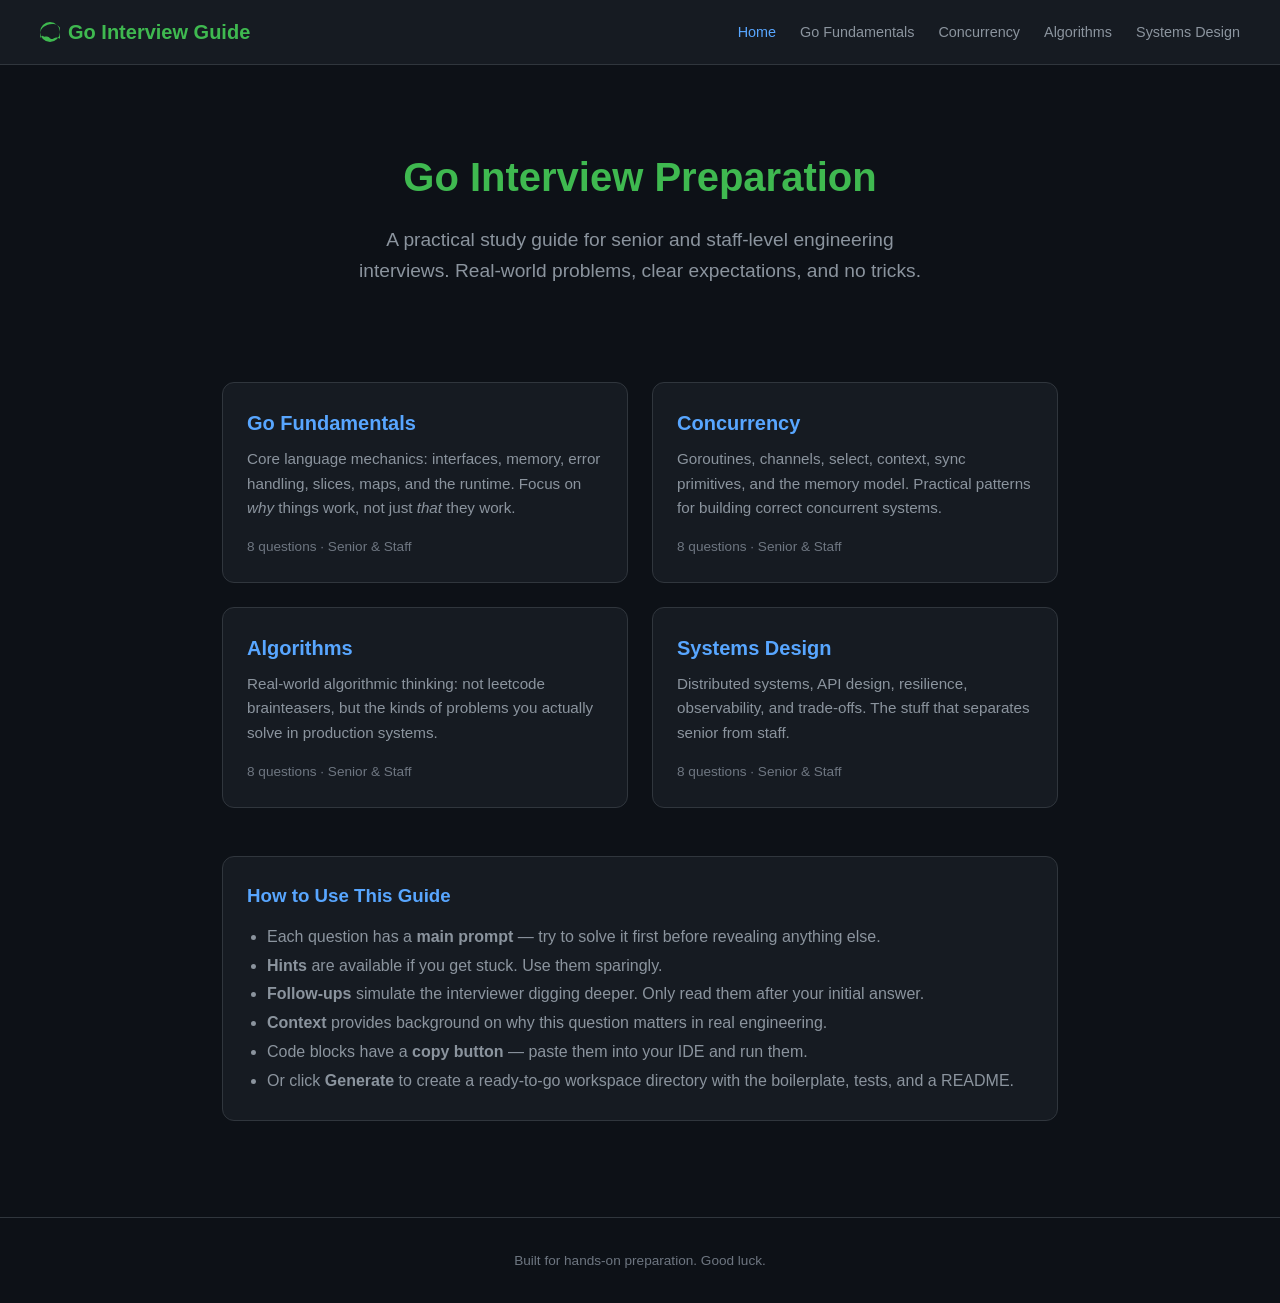
==== go-interview-guide/index.html @ 75d3f21a "init" ====
<!DOCTYPE html>
<html lang="en">
<head>
  <meta charset="UTF-8">
  <meta name="viewport" content="width=device-width, initial-scale=1.0">
  <title>Go Interview Guide - Senior & Staff Level</title>
  <link rel="stylesheet" href="style.css">
  <script src="script.js" defer></script>
</head>
<body>
  <header class="site-header">
    <div class="header-content">
      <a href="index.html" class="site-title">
        <svg width="20" height="20" viewBox="0 0 16 16" fill="currentColor">
          <path d="M8 0a8 8 0 1 1 0 16A8 8 0 0 1 8 0ZM1.612 10.867c.763.813 2.014 1.144 2.984.816.23-.086.48-.126.73-.126.67 0 1.34.24 1.86.69.12.1.24.22.36.35.72.87 1.88 1.22 2.92.84.28-.1.56-.26.82-.46.72-.57 1.68-.78 2.58-.54.62.16 1.2.52 1.62 1.03a6.96 6.96 0 0 0 1.62-5.05c0-2.12-.94-4.02-2.42-5.29a6.96 6.96 0 0 0-3.71-1.56c-.42-.04-.84-.06-1.26-.06-2.48 0-4.8.84-6.64 2.26-.28.22-.54.46-.8.72-.46.46-.88.98-1.24 1.54-.46.72-.8 1.52-1.02 2.36-.1.42-.16.86-.16 1.3 0 1.12.3 2.18.82 3.1z"/>
        </svg>
        Go Interview Guide
      </a>
      <nav>
        <ul class="nav-links">
          <li><a href="index.html">Home</a></li>
          <li><a href="go-fundamentals.html">Go Fundamentals</a></li>
          <li><a href="concurrency.html">Concurrency</a></li>
          <li><a href="algorithms.html">Algorithms</a></li>
          <li><a href="systems-design.html">Systems Design</a></li>
        </ul>
      </nav>
    </div>
  </header>

  <main class="container">
    <div class="hero">
      <h1>Go Interview Preparation</h1>
      <p>A practical study guide for senior and staff-level engineering interviews. Real-world problems, clear expectations, and no tricks.</p>
    </div>

    <div class="card-grid">
      <a href="go-fundamentals.html" class="card">
        <h2>Go Fundamentals</h2>
        <p>Core language mechanics: interfaces, memory, error handling, slices, maps, and the runtime. Focus on <em>why</em> things work, not just <em>that</em> they work.</p>
        <div class="card-meta">8 questions &middot; Senior & Staff</div>
      </a>

      <a href="concurrency.html" class="card">
        <h2>Concurrency</h2>
        <p>Goroutines, channels, select, context, sync primitives, and the memory model. Practical patterns for building correct concurrent systems.</p>
        <div class="card-meta">8 questions &middot; Senior & Staff</div>
      </a>

      <a href="algorithms.html" class="card">
        <h2>Algorithms</h2>
        <p>Real-world algorithmic thinking: not leetcode brainteasers, but the kinds of problems you actually solve in production systems.</p>
        <div class="card-meta">8 questions &middot; Senior & Staff</div>
      </a>

      <a href="systems-design.html" class="card">
        <h2>Systems Design</h2>
        <p>Distributed systems, API design, resilience, observability, and trade-offs. The stuff that separates senior from staff.</p>
        <div class="card-meta">8 questions &middot; Senior & Staff</div>
      </a>
    </div>

    <div style="margin-top: 3rem; padding: 1.5rem; background-color: var(--bg-secondary); border-radius: var(--radius-lg); border: 1px solid var(--border-color);">
      <h3 style="color: var(--accent-blue); margin-bottom: 0.75rem;">How to Use This Guide</h3>
      <ul style="color: var(--text-secondary); margin-left: 1.25rem; line-height: 1.8;">
        <li>Each question has a <strong>main prompt</strong> — try to solve it first before revealing anything else.</li>
        <li><strong>Hints</strong> are available if you get stuck. Use them sparingly.</li>
        <li><strong>Follow-ups</strong> simulate the interviewer digging deeper. Only read them after your initial answer.</li>
        <li><strong>Context</strong> provides background on why this question matters in real engineering.</li>
        <li>Code blocks have a <strong>copy button</strong> — paste them into your IDE and run them.</li>
        <li>Or click <strong>Generate</strong> to create a ready-to-go workspace directory with the boilerplate, tests, and a README.</li>
      </ul>
    </div>
  </main>

  <footer class="site-footer">
    <p>Built for hands-on preparation. Good luck.</p>
  </footer>
</body>
</html>
---- go-interview-guide/style.css ----
/* Go Interview Guide - Shared Styles */

:root {
  --bg-primary: #0d1117;
  --bg-secondary: #161b22;
  --bg-tertiary: #21262d;
  --border-color: #30363d;
  --text-primary: #c9d1d9;
  --text-secondary: #8b949e;
  --text-muted: #6e7681;
  --accent-blue: #58a6ff;
  --accent-green: #3fb950;
  --accent-yellow: #d29922;
  --accent-red: #f85149;
  --accent-purple: #a371f7;
  --code-bg: #1e1e1e;
  --font-sans: -apple-system, BlinkMacSystemFont, "Segoe UI", Roboto, Oxygen, Ubuntu, sans-serif;
  --font-mono: "SF Mono", "Fira Code", "Consolas", "Monaco", "Cascadia Code", monospace;
  --shadow-sm: 0 1px 2px rgba(0,0,0,0.3);
  --shadow-md: 0 4px 6px rgba(0,0,0,0.4);
  --shadow-lg: 0 10px 15px rgba(0,0,0,0.5);
  --radius-sm: 6px;
  --radius-md: 8px;
  --radius-lg: 12px;
}

* { box-sizing: border-box; margin: 0; padding: 0; }
html { scroll-behavior: smooth; }
body {
  font-family: var(--font-sans);
  background-color: var(--bg-primary);
  color: var(--text-primary);
  line-height: 1.6;
  -webkit-font-smoothing: antialiased;
}

/* Header */
.site-header {
  background-color: var(--bg-secondary);
  border-bottom: 1px solid var(--border-color);
  padding: 1rem 2rem;
  position: sticky;
  top: 0;
  z-index: 100;
  backdrop-filter: blur(10px);
}
.header-content {
  max-width: 1200px;
  margin: 0 auto;
  display: flex;
  justify-content: space-between;
  align-items: center;
  flex-wrap: wrap;
  gap: 1rem;
}
.site-title {
  font-size: 1.25rem;
  font-weight: 700;
  color: var(--accent-green);
  text-decoration: none;
  display: flex;
  align-items: center;
  gap: 0.5rem;
}
.site-title:hover { color: var(--accent-blue); }
.nav-links {
  display: flex;
  gap: 1.5rem;
  list-style: none;
  flex-wrap: wrap;
}
.nav-links a {
  color: var(--text-secondary);
  text-decoration: none;
  font-size: 0.9rem;
  font-weight: 500;
  transition: color 0.2s;
  padding: 0.25rem 0;
}
.nav-links a:hover, .nav-links a.active { color: var(--accent-blue); }

/* Main */
.container {
  max-width: 900px;
  margin: 0 auto;
  padding: 2rem;
}
.section-header {
  margin-bottom: 2.5rem;
  padding-bottom: 1.5rem;
  border-bottom: 1px solid var(--border-color);
}
.section-header h1 {
  font-size: 2rem;
  font-weight: 700;
  margin-bottom: 0.5rem;
  color: var(--text-primary);
}
.section-header p {
  color: var(--text-secondary);
  font-size: 1.1rem;
  max-width: 700px;
}

/* Hero */
.hero { text-align: center; padding: 3rem 0 2rem; }
.hero h1 { font-size: 2.5rem; margin-bottom: 1rem; color: var(--accent-green); }
.hero p { font-size: 1.2rem; color: var(--text-secondary); max-width: 600px; margin: 0 auto 2rem; }

/* Cards */
.card-grid {
  display: grid;
  grid-template-columns: repeat(auto-fit, minmax(280px, 1fr));
  gap: 1.5rem;
  margin-top: 2rem;
}
.card {
  background-color: var(--bg-secondary);
  border: 1px solid var(--border-color);
  border-radius: var(--radius-lg);
  padding: 1.5rem;
  transition: transform 0.2s, box-shadow 0.2s, border-color 0.2s;
  text-decoration: none;
  color: inherit;
}
.card:hover {
  transform: translateY(-2px);
  box-shadow: var(--shadow-lg);
  border-color: var(--accent-blue);
}
.card h2 { font-size: 1.25rem; margin-bottom: 0.5rem; color: var(--accent-blue); }
.card p { color: var(--text-secondary); font-size: 0.95rem; }
.card .card-meta { margin-top: 1rem; font-size: 0.85rem; color: var(--text-muted); }

/* Question Cards */
.question-card {
  background-color: var(--bg-secondary);
  border: 1px solid var(--border-color);
  border-radius: var(--radius-lg);
  margin-bottom: 2rem;
  overflow: hidden;
}
.question-header {
  padding: 1.5rem 1.5rem 0;
  display: flex;
  justify-content: space-between;
  align-items: flex-start;
  gap: 1rem;
  flex-wrap: wrap;
}
.question-title { font-size: 1.15rem; font-weight: 600; color: var(--text-primary); flex: 1; }
.level-badge {
  display: inline-block;
  padding: 0.25rem 0.75rem;
  border-radius: 999px;
  font-size: 0.75rem;
  font-weight: 700;
  text-transform: uppercase;
  letter-spacing: 0.05em;
  white-space: nowrap;
}
.level-senior { background-color: rgba(88,166,255,0.15); color: var(--accent-blue); border: 1px solid rgba(88,166,255,0.3); }
.level-staff { background-color: rgba(163,113,247,0.15); color: var(--accent-purple); border: 1px solid rgba(163,113,247,0.3); }
.question-body { padding: 1rem 1.5rem 1.5rem; }
.question-body > p { margin-bottom: 1rem; color: var(--text-secondary); }
.question-body > p strong { color: var(--text-primary); }

/* Code Blocks */
.code-block-wrapper {
  position: relative;
  margin: 1rem 0;
  border-radius: var(--radius-md);
  overflow: hidden;
  background-color: var(--code-bg);
  border: 1px solid var(--border-color);
}
.code-header {
  display: flex;
  justify-content: space-between;
  align-items: center;
  padding: 0.5rem 1rem;
  background-color: var(--bg-tertiary);
  border-bottom: 1px solid var(--border-color);
}
.code-label {
  font-size: 0.8rem;
  color: var(--text-muted);
  font-weight: 500;
  text-transform: uppercase;
  letter-spacing: 0.05em;
}
.code-block-wrapper pre {
  padding: 1rem;
  overflow-x: auto;
  font-family: var(--font-mono);
  font-size: 0.85rem;
  line-height: 1.5;
  background-color: var(--code-bg);
  color: var(--text-primary);
}
.code-block-wrapper code { font-family: var(--font-mono); background: none; color: inherit; }
code {
  font-family: var(--font-mono);
  background-color: var(--bg-tertiary);
  padding: 0.15rem 0.4rem;
  border-radius: 4px;
  font-size: 0.9em;
  color: var(--accent-yellow);
}

/* Copy Button */
.copy-btn {
  background-color: var(--bg-tertiary);
  color: var(--text-secondary);
  border: 1px solid var(--border-color);
  border-radius: var(--radius-sm);
  padding: 0.35rem 0.75rem;
  font-size: 0.8rem;
  cursor: pointer;
  transition: all 0.2s;
  display: flex;
  align-items: center;
  gap: 0.35rem;
  font-family: var(--font-sans);
}
.copy-btn:hover { background-color: var(--border-color); color: var(--text-primary); border-color: var(--text-muted); }
.copy-btn:active { transform: scale(0.95); }
.copy-btn.copied { background-color: rgba(63,185,80,0.2); color: var(--accent-green); border-color: var(--accent-green); }

/* Toggle Sections */
.toggle-controls {
  display: flex;
  gap: 0.5rem;
  flex-wrap: wrap;
  margin-top: 1rem;
  padding-top: 1rem;
  border-top: 1px solid var(--border-color);
}
.toggle-btn {
  background-color: var(--bg-tertiary);
  color: var(--text-secondary);
  border: 1px solid var(--border-color);
  border-radius: var(--radius-sm);
  padding: 0.5rem 1rem;
  font-size: 0.85rem;
  cursor: pointer;
  transition: all 0.2s;
  font-family: var(--font-sans);
}
.toggle-btn:hover { background-color: var(--border-color); color: var(--text-primary); }
.toggle-btn.active { background-color: var(--accent-blue); color: var(--bg-primary); border-color: var(--accent-blue); font-weight: 600; }
.toggle-content {
  display: none;
  margin-top: 1rem;
  padding: 1rem;
  background-color: var(--bg-tertiary);
  border-radius: var(--radius-md);
  border-left: 3px solid var(--accent-blue);
  animation: fadeIn 0.2s ease-out;
}
.toggle-content.visible { display: block; }
.toggle-content.hint-box { border-left-color: var(--accent-yellow); }
.toggle-content.followup-box { border-left-color: var(--accent-green); }
.toggle-content.context-box { border-left-color: var(--accent-purple); }
.toggle-content h4 { font-size: 0.9rem; margin-bottom: 0.5rem; color: var(--text-primary); text-transform: uppercase; letter-spacing: 0.05em; }
.toggle-content p, .toggle-content ul { color: var(--text-secondary); font-size: 0.95rem; }
.toggle-content ul { margin-left: 1.25rem; margin-top: 0.5rem; }
.toggle-content li { margin-bottom: 0.35rem; }

@keyframes fadeIn {
  from { opacity: 0; transform: translateY(-4px); }
  to { opacity: 1; transform: translateY(0); }
}

/* Test Data */
.test-box {
  background-color: var(--bg-tertiary);
  border: 1px solid var(--border-color);
  border-radius: var(--radius-md);
  padding: 1rem;
  margin: 1rem 0;
}
.test-box h4 { font-size: 0.85rem; color: var(--text-muted); margin-bottom: 0.75rem; text-transform: uppercase; letter-spacing: 0.05em; }
.test-box pre { font-family: var(--font-mono); font-size: 0.85rem; color: var(--text-secondary); background-color: var(--bg-primary); padding: 0.75rem; border-radius: var(--radius-sm); overflow-x: auto; }

/* Tags */
.tag-list { display: flex; gap: 0.5rem; flex-wrap: wrap; margin-top: 1rem; }
.tag { background-color: var(--bg-tertiary); color: var(--text-muted); padding: 0.2rem 0.6rem; border-radius: 4px; font-size: 0.8rem; border: 1px solid var(--border-color); }

/* Footer */
.site-footer { margin-top: 4rem; padding: 2rem; border-top: 1px solid var(--border-color); text-align: center; color: var(--text-muted); font-size: 0.85rem; }

/* Responsive */
@media (max-width: 768px) {
  .container { padding: 1rem; }
  .header-content { flex-direction: column; align-items: flex-start; }
  .nav-links { gap: 1rem; }
  .hero h1 { font-size: 1.75rem; }
  .section-header h1 { font-size: 1.5rem; }
  .question-header { flex-direction: column; }
  .code-block-wrapper pre { font-size: 0.75rem; }
}

::-webkit-scrollbar { width: 10px; height: 10px; }
::-webkit-scrollbar-track { background: var(--bg-primary); }
::-webkit-scrollbar-thumb { background: var(--border-color); border-radius: 5px; }
::-webkit-scrollbar-thumb:hover { background: var(--text-muted); }
::selection { background-color: rgba(88,166,255,0.3); color: var(--text-primary); }

/* Generate Button */
.generate-btn {
  background-color: var(--bg-tertiary);
  color: var(--accent-green);
  border: 1px solid var(--border-color);
  border-radius: var(--radius-sm);
  padding: 0.35rem 0.75rem;
  font-size: 0.8rem;
  cursor: pointer;
  transition: all 0.2s;
  display: flex;
  align-items: center;
  gap: 0.35rem;
  font-family: var(--font-sans);
}
.generate-btn:hover {
  background-color: rgba(63, 185, 80, 0.15);
  border-color: var(--accent-green);
  color: var(--accent-green);
}
.generate-btn:active { transform: scale(0.95); }

/* Workspace Status */
.workspace-status {
  margin: 0.5rem 0 0.5rem;
  padding: 0.5rem 0.75rem;
  border-radius: var(--radius-sm);
  font-size: 0.85rem;
  display: none;
}
.workspace-status.created {
  display: block;
  background-color: rgba(63, 185, 80, 0.1);
  border: 1px solid rgba(63, 185, 80, 0.3);
  color: var(--accent-green);
}
.workspace-status.exists {
  display: block;
  background-color: rgba(210, 153, 34, 0.1);
  border: 1px solid rgba(210, 153, 34, 0.3);
  color: var(--accent-yellow);
}
.workspace-status.pending {
  display: block;
  background-color: rgba(88, 166, 255, 0.1);
  border: 1px solid rgba(88, 166, 255, 0.3);
  color: var(--accent-blue);
}
.workspace-status.error {
  display: block;
  background-color: rgba(248, 81, 73, 0.1);
  border: 1px solid rgba(248, 81, 73, 0.3);
  color: var(--accent-red);
}

/* Modal */
.modal-overlay {
  position: fixed;
  top: 0;
  left: 0;
  right: 0;
  bottom: 0;
  background-color: rgba(0, 0, 0, 0.6);
  display: flex;
  align-items: center;
  justify-content: center;
  z-index: 1000;
  animation: fadeIn 0.2s ease-out;
}
.modal-content {
  background-color: var(--bg-secondary);
  border: 1px solid var(--border-color);
  border-radius: var(--radius-lg);
  padding: 1.5rem;
  max-width: 400px;
  width: 90%;
  box-shadow: var(--shadow-lg);
}
.modal-content h3 {
  color: var(--text-primary);
  margin-bottom: 0.75rem;
  font-size: 1.1rem;
}
.modal-content p {
  color: var(--text-secondary);
  margin-bottom: 1.25rem;
  font-size: 0.95rem;
  line-height: 1.5;
}
.modal-actions {
  display: flex;
  gap: 0.75rem;
  justify-content: flex-end;
}
.modal-btn {
  padding: 0.5rem 1rem;
  border-radius: var(--radius-sm);
  font-size: 0.85rem;
  cursor: pointer;
  transition: all 0.2s;
  border: 1px solid var(--border-color);
  font-family: var(--font-sans);
}
.modal-btn-secondary {
  background-color: var(--bg-tertiary);
  color: var(--text-secondary);
}
.modal-btn-secondary:hover {
  background-color: var(--border-color);
  color: var(--text-primary);
}
.modal-btn-primary {
  background-color: var(--accent-red);
  color: white;
  border-color: var(--accent-red);
}
.modal-btn-primary:hover {
  background-color: #e74c3c;
  border-color: #e74c3c;
}

/* Documentation & External Links */
.doc-link {
  color: var(--accent-blue);
  text-decoration: none;
  border-bottom: 1px dotted var(--accent-blue);
  transition: all 0.2s;
}
.doc-link:hover {
  color: var(--accent-blue);
  border-bottom-style: solid;
  background-color: rgba(88, 166, 255, 0.1);
}
.doc-link::after {
  content: " ↗";
  font-size: 0.75em;
  opacity: 0.7;
}

/* Further Reading section */
.further-reading {
  margin-top: 1.5rem;
  padding: 1rem 1.25rem;
  background-color: var(--bg-tertiary);
  border-radius: var(--radius-md);
  border-left: 3px solid var(--accent-purple);
}
.further-reading h4 {
  font-size: 0.85rem;
  color: var(--text-muted);
  margin-bottom: 0.75rem;
  text-transform: uppercase;
  letter-spacing: 0.05em;
}
.further-reading ul {
  margin-left: 1.25rem;
  color: var(--text-secondary);
  font-size: 0.95rem;
  line-height: 1.8;
}
.further-reading li {
  margin-bottom: 0.35rem;
}
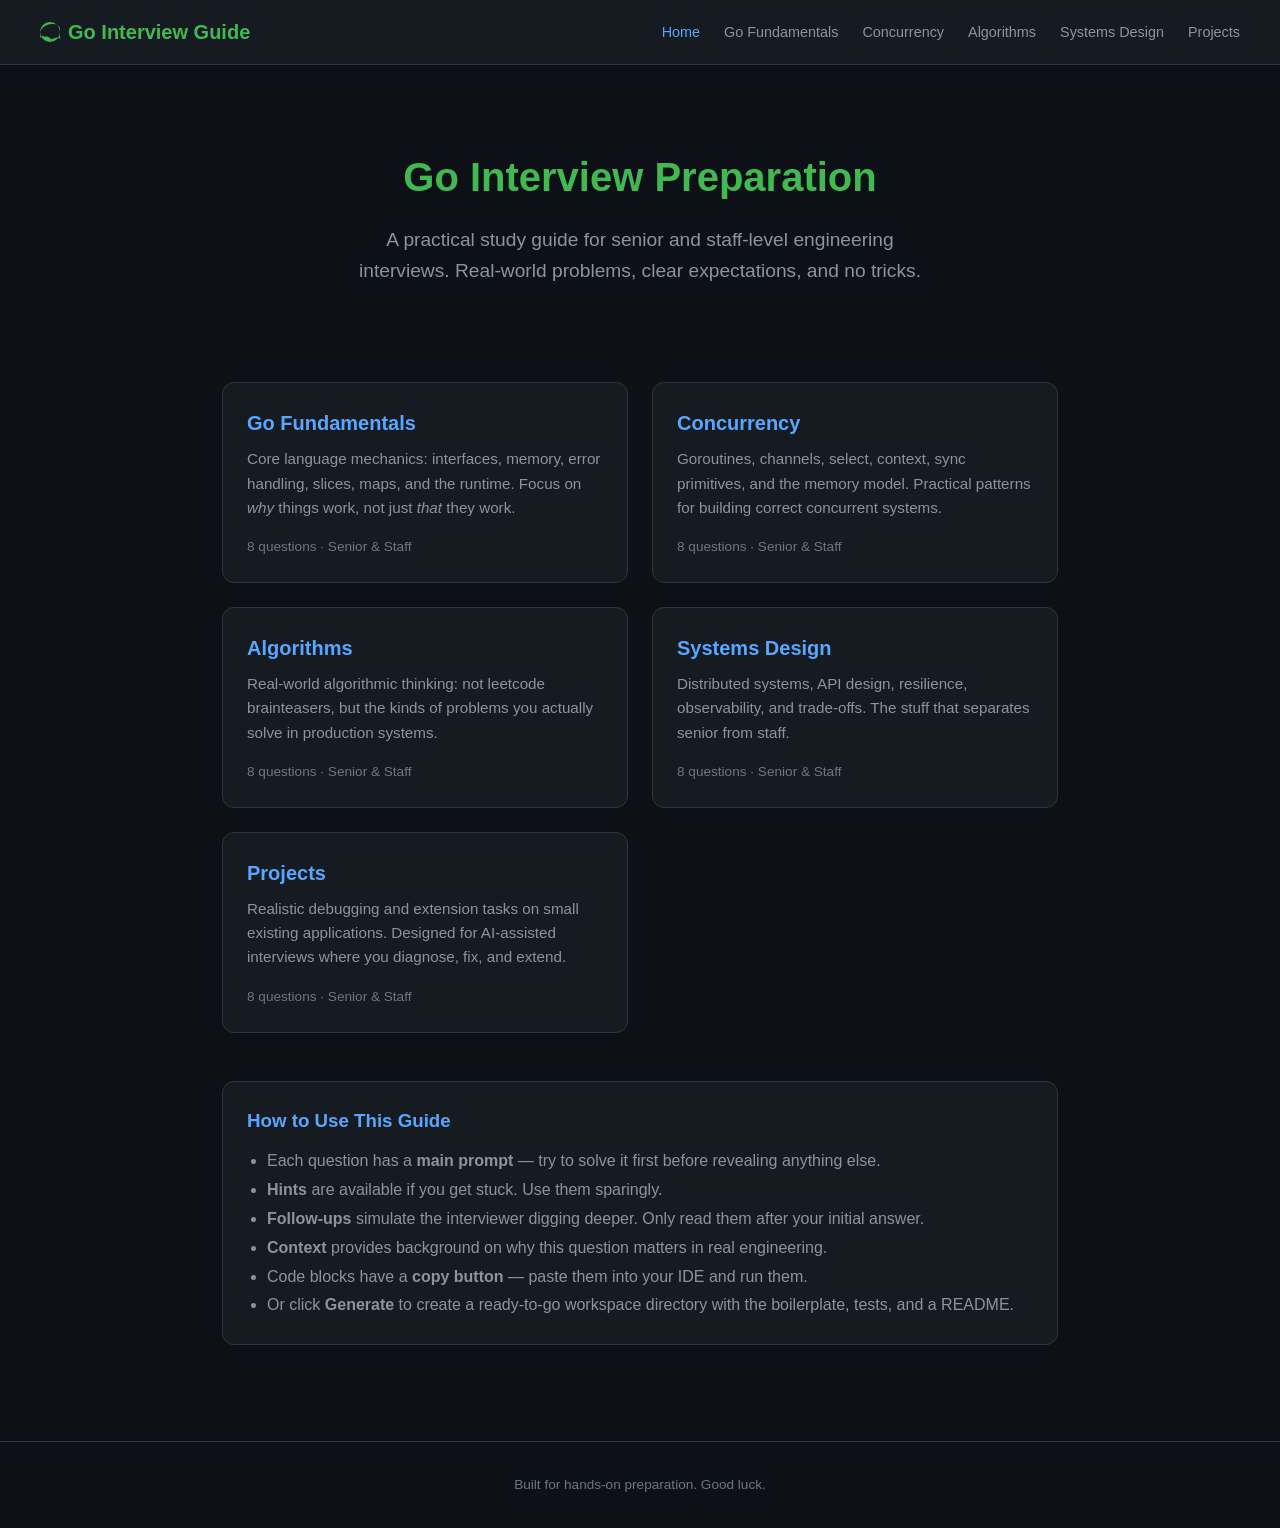
==== commit 2c6609b0: "added new projects section and fixing questions as I go" ====
--- a/go-interview-guide/index.html
+++ b/go-interview-guide/index.html
@@ -23,6 +23,7 @@
           <li><a href="concurrency.html">Concurrency</a></li>
           <li><a href="algorithms.html">Algorithms</a></li>
           <li><a href="systems-design.html">Systems Design</a></li>
+          <li><a href="projects.html">Projects</a></li>
         </ul>
       </nav>
     </div>
@@ -58,6 +59,12 @@
         <p>Distributed systems, API design, resilience, observability, and trade-offs. The stuff that separates senior from staff.</p>
         <div class="card-meta">8 questions &middot; Senior & Staff</div>
       </a>
+
+      <a href="projects.html" class="card">
+        <h2>Projects</h2>
+        <p>Realistic debugging and extension tasks on small existing applications. Designed for AI-assisted interviews where you diagnose, fix, and extend.</p>
+        <div class="card-meta">8 questions &middot; Senior & Staff</div>
+      </a>
     </div>
 
     <div style="margin-top: 3rem; padding: 1.5rem; background-color: var(--bg-secondary); border-radius: var(--radius-lg); border: 1px solid var(--border-color);">
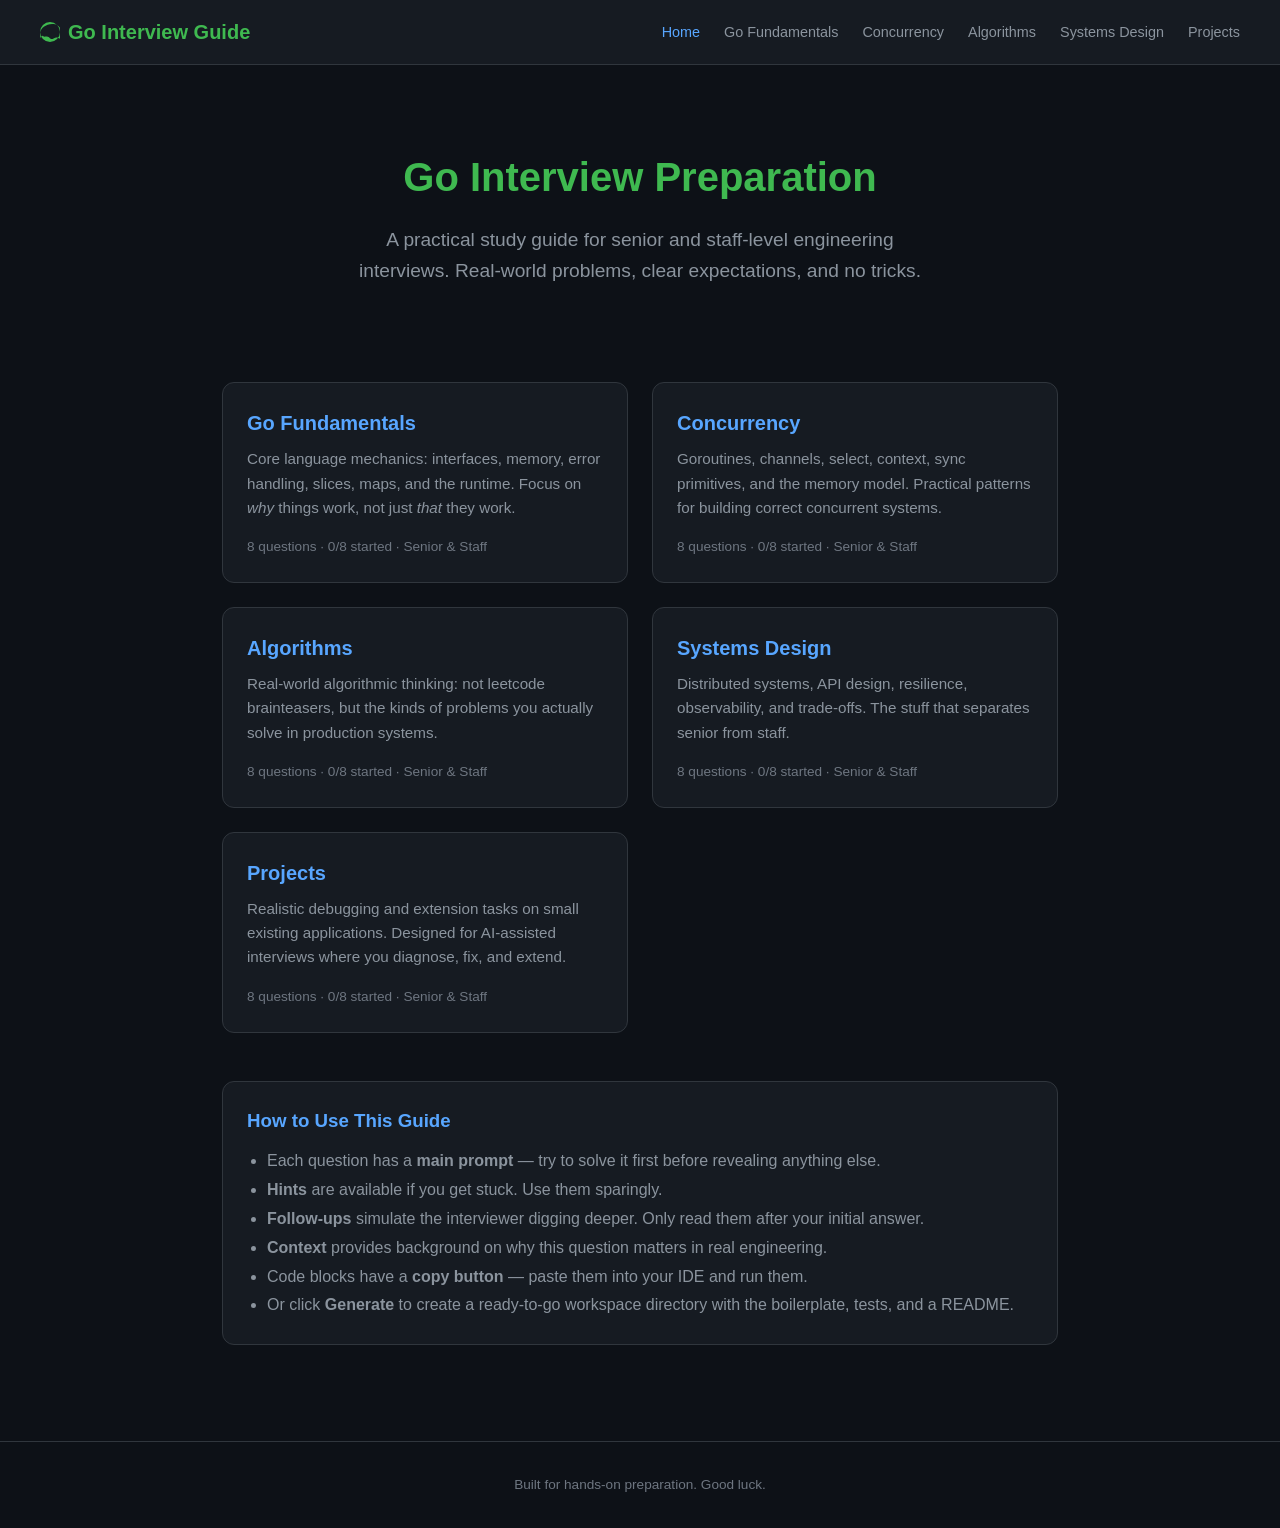
==== commit 8bdd8f67: "add collapsible questions and progress indicator" ====
--- a/go-interview-guide/index.html
+++ b/go-interview-guide/index.html
@@ -36,31 +36,31 @@
     </div>
 
     <div class="card-grid">
-      <a href="go-fundamentals.html" class="card">
+      <a href="go-fundamentals.html" class="card" data-section="fundamentals">
         <h2>Go Fundamentals</h2>
         <p>Core language mechanics: interfaces, memory, error handling, slices, maps, and the runtime. Focus on <em>why</em> things work, not just <em>that</em> they work.</p>
         <div class="card-meta">8 questions &middot; Senior & Staff</div>
       </a>
 
-      <a href="concurrency.html" class="card">
+      <a href="concurrency.html" class="card" data-section="concurrency">
         <h2>Concurrency</h2>
         <p>Goroutines, channels, select, context, sync primitives, and the memory model. Practical patterns for building correct concurrent systems.</p>
         <div class="card-meta">8 questions &middot; Senior & Staff</div>
       </a>
 
-      <a href="algorithms.html" class="card">
+      <a href="algorithms.html" class="card" data-section="algorithms">
         <h2>Algorithms</h2>
         <p>Real-world algorithmic thinking: not leetcode brainteasers, but the kinds of problems you actually solve in production systems.</p>
         <div class="card-meta">8 questions &middot; Senior & Staff</div>
       </a>
 
-      <a href="systems-design.html" class="card">
+      <a href="systems-design.html" class="card" data-section="systems-design">
         <h2>Systems Design</h2>
         <p>Distributed systems, API design, resilience, observability, and trade-offs. The stuff that separates senior from staff.</p>
         <div class="card-meta">8 questions &middot; Senior & Staff</div>
       </a>
 
-      <a href="projects.html" class="card">
+      <a href="projects.html" class="card" data-section="projects">
         <h2>Projects</h2>
         <p>Realistic debugging and extension tasks on small existing applications. Designed for AI-assisted interviews where you diagnose, fix, and extend.</p>
         <div class="card-meta">8 questions &middot; Senior & Staff</div>
--- a/go-interview-guide/style.css
+++ b/go-interview-guide/style.css
@@ -89,17 +89,25 @@
   margin-bottom: 2.5rem;
   padding-bottom: 1.5rem;
   border-bottom: 1px solid var(--border-color);
+  display: flex;
+  flex-wrap: wrap;
+  justify-content: space-between;
+  align-items: center;
+  gap: 1rem;
 }
 .section-header h1 {
   font-size: 2rem;
   font-weight: 700;
   margin-bottom: 0.5rem;
   color: var(--text-primary);
+  flex-basis: 100%;
 }
 .section-header p {
   color: var(--text-secondary);
   font-size: 1.1rem;
   max-width: 700px;
+  flex: 1 1 0;
+  min-width: 200px;
 }
 
 /* Hero */
@@ -470,3 +478,52 @@
 .further-reading li {
   margin-bottom: 0.35rem;
 }
+
+/* Workspace indicator badge */
+.workspace-indicator {
+  display: inline-block;
+  padding: 0.25rem 0.75rem;
+  border-radius: 999px;
+  font-size: 0.75rem;
+  font-weight: 700;
+  text-transform: uppercase;
+  letter-spacing: 0.05em;
+  white-space: nowrap;
+  background-color: rgba(63, 185, 80, 0.15);
+  color: var(--accent-green);
+  border: 1px solid rgba(63, 185, 80, 0.3);
+}
+
+/* Collapse button */
+.collapse-btn {
+  background-color: var(--bg-tertiary);
+  color: var(--text-secondary);
+  border: 1px solid var(--border-color);
+  border-radius: var(--radius-sm);
+  padding: 0.5rem 1rem;
+  font-size: 0.85rem;
+  cursor: pointer;
+  transition: all 0.2s;
+  font-family: var(--font-sans);
+  flex-shrink: 0;
+}
+.collapse-btn:hover {
+  background-color: var(--border-color);
+  color: var(--text-primary);
+  border-color: var(--text-muted);
+}
+
+/* Collapsed question cards */
+.question-card.collapsed .question-body {
+  display: none;
+}
+.question-card.collapsed {
+  opacity: 0.85;
+}
+.question-card.collapsed .question-header {
+  cursor: pointer;
+  padding-bottom: 1.5rem;
+}
+.question-card.collapsed .question-header:hover {
+  opacity: 1;
+}
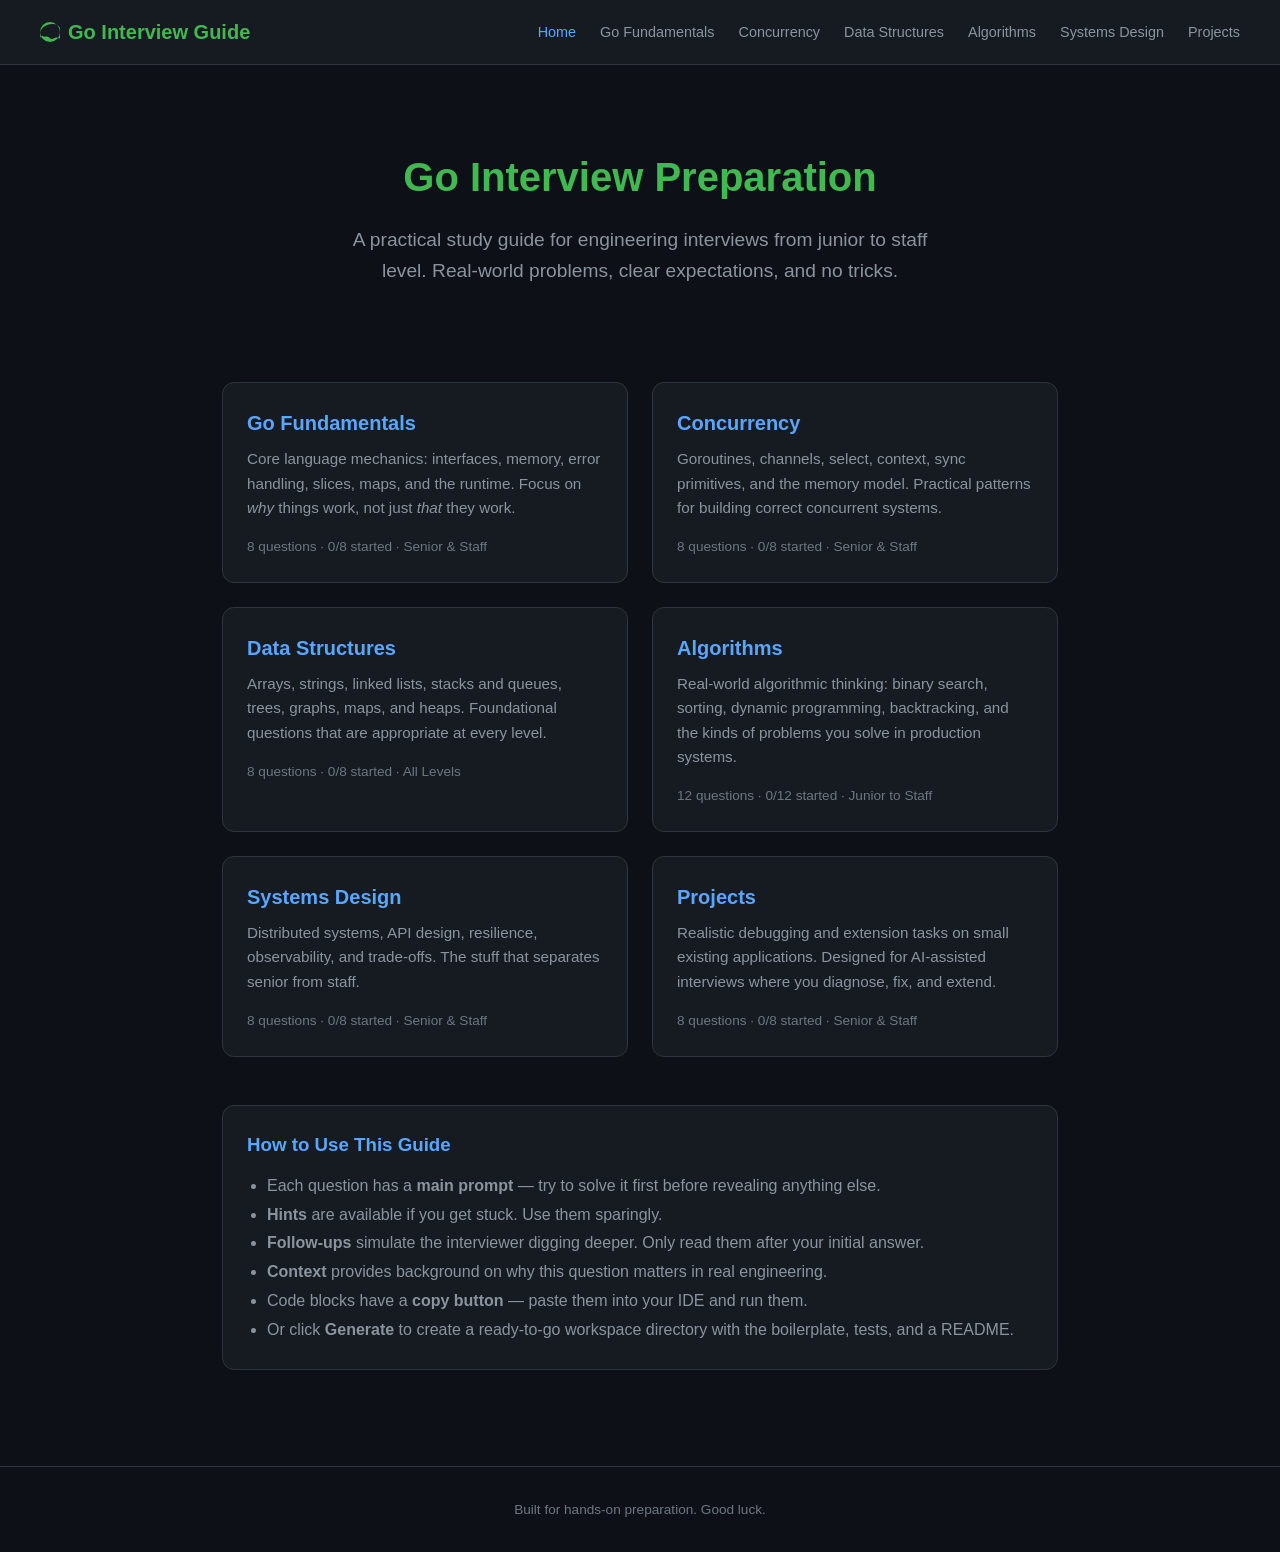
==== commit 954ab00e: "add new data-structures and algorithm questions" ====
--- a/go-interview-guide/index.html
+++ b/go-interview-guide/index.html
@@ -3,7 +3,7 @@
 <head>
   <meta charset="UTF-8">
   <meta name="viewport" content="width=device-width, initial-scale=1.0">
-  <title>Go Interview Guide - Senior & Staff Level</title>
+  <title>Go Interview Guide - Junior to Staff Level</title>
   <link rel="stylesheet" href="style.css">
   <script src="script.js" defer></script>
 </head>
@@ -21,6 +21,7 @@
           <li><a href="index.html">Home</a></li>
           <li><a href="go-fundamentals.html">Go Fundamentals</a></li>
           <li><a href="concurrency.html">Concurrency</a></li>
+          <li><a href="data-structures.html">Data Structures</a></li>
           <li><a href="algorithms.html">Algorithms</a></li>
           <li><a href="systems-design.html">Systems Design</a></li>
           <li><a href="projects.html">Projects</a></li>
@@ -32,7 +33,7 @@
   <main class="container">
     <div class="hero">
       <h1>Go Interview Preparation</h1>
-      <p>A practical study guide for senior and staff-level engineering interviews. Real-world problems, clear expectations, and no tricks.</p>
+      <p>A practical study guide for engineering interviews from junior to staff level. Real-world problems, clear expectations, and no tricks.</p>
     </div>
 
     <div class="card-grid">
@@ -48,10 +49,16 @@
         <div class="card-meta">8 questions &middot; Senior & Staff</div>
       </a>
 
+      <a href="data-structures.html" class="card" data-section="data-structures">
+        <h2>Data Structures</h2>
+        <p>Arrays, strings, linked lists, stacks and queues, trees, graphs, maps, and heaps. Foundational questions that are appropriate at every level.</p>
+        <div class="card-meta">8 questions &middot; All Levels</div>
+      </a>
+
       <a href="algorithms.html" class="card" data-section="algorithms">
         <h2>Algorithms</h2>
-        <p>Real-world algorithmic thinking: not leetcode brainteasers, but the kinds of problems you actually solve in production systems.</p>
-        <div class="card-meta">8 questions &middot; Senior & Staff</div>
+        <p>Real-world algorithmic thinking: binary search, sorting, dynamic programming, backtracking, and the kinds of problems you solve in production systems.</p>
+        <div class="card-meta">12 questions &middot; Junior to Staff</div>
       </a>
 
       <a href="systems-design.html" class="card" data-section="systems-design">
--- a/go-interview-guide/style.css
+++ b/go-interview-guide/style.css
@@ -169,6 +169,8 @@
 }
 .level-senior { background-color: rgba(88,166,255,0.15); color: var(--accent-blue); border: 1px solid rgba(88,166,255,0.3); }
 .level-staff { background-color: rgba(163,113,247,0.15); color: var(--accent-purple); border: 1px solid rgba(163,113,247,0.3); }
+.level-junior { background-color: rgba(63,185,80,0.15); color: var(--accent-green); border: 1px solid rgba(63,185,80,0.3); }
+.level-intermediate { background-color: rgba(210,153,34,0.15); color: var(--accent-yellow); border: 1px solid rgba(210,153,34,0.3); }
 .question-body { padding: 1rem 1.5rem 1.5rem; }
 .question-body > p { margin-bottom: 1rem; color: var(--text-secondary); }
 .question-body > p strong { color: var(--text-primary); }
